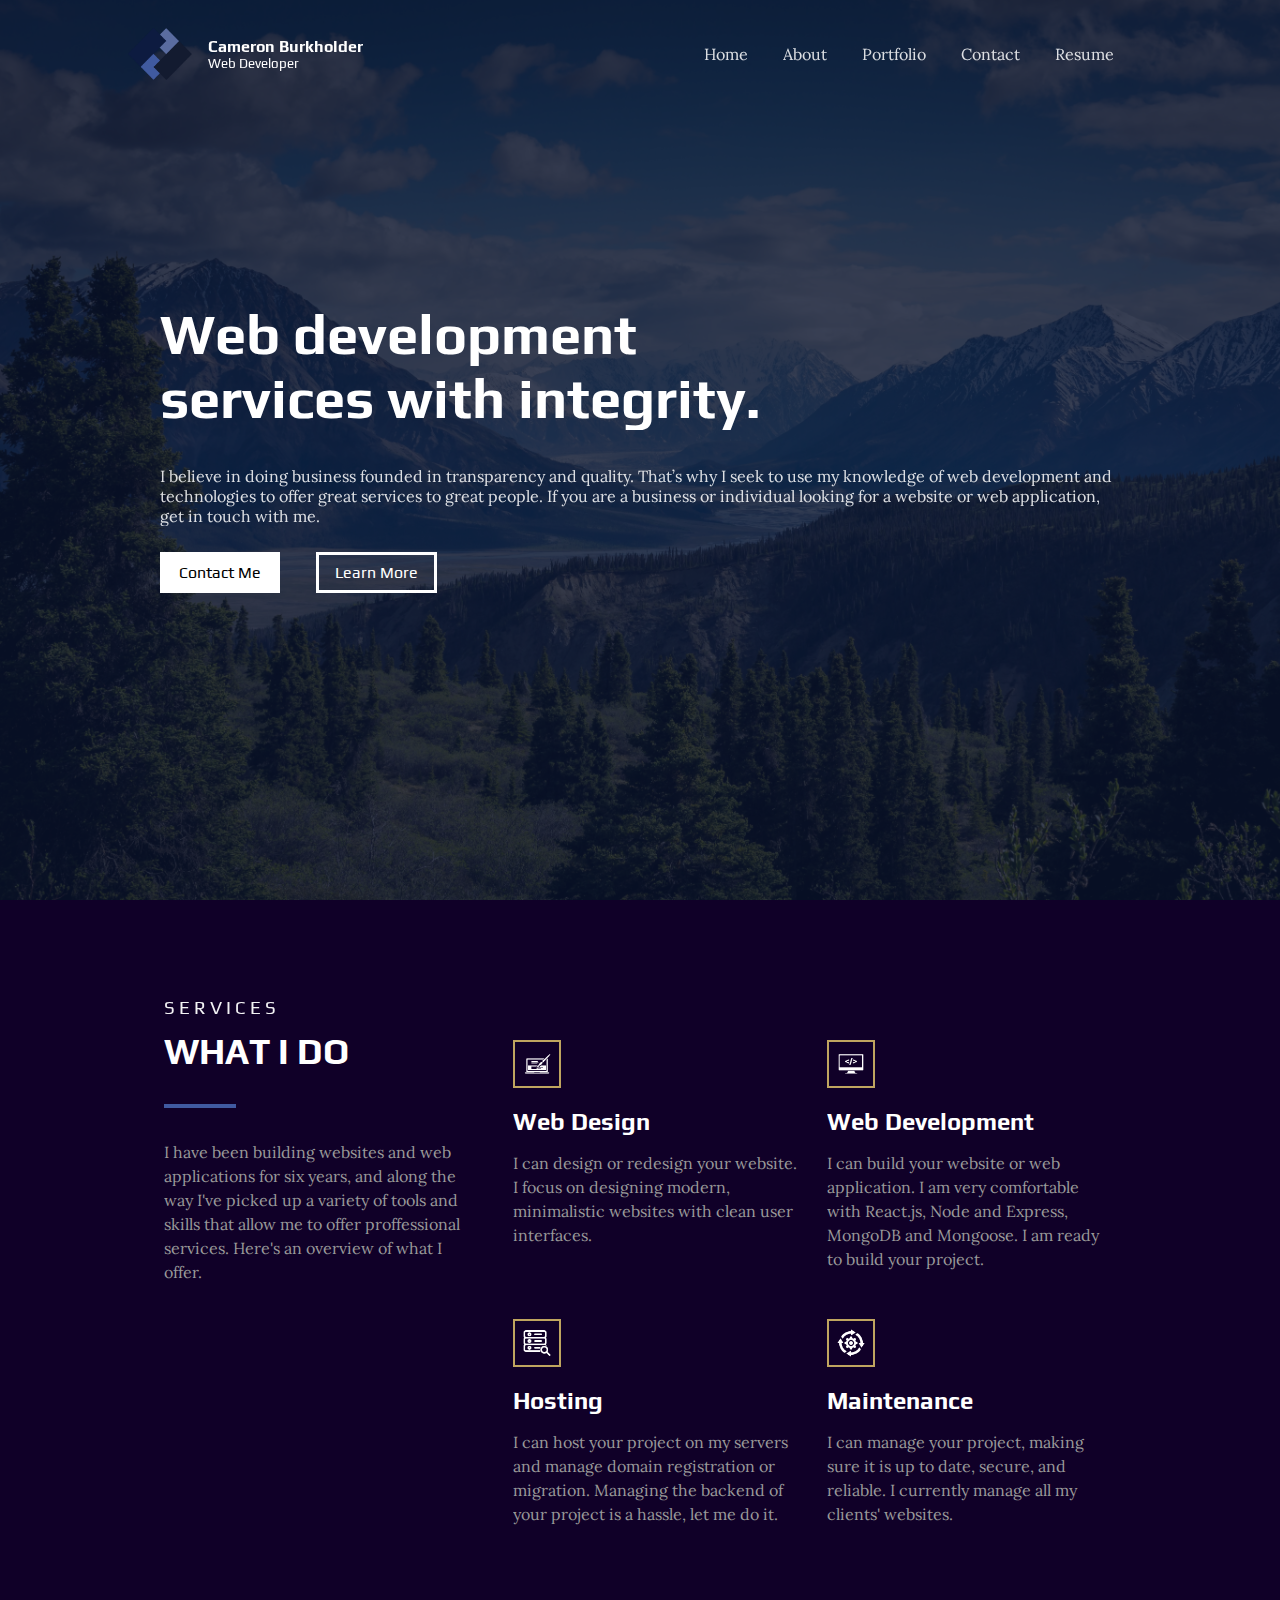
==== index.html @ bfe4895a "09-12-2020 21:33 - Intial commit." ====
<!doctype html>
<html>
  <head>
    <!-- SET META VIEWPORT -->
    <meta name="google-site-verification" content="n-DvirPsrbjd96ORS7ZTDs4CDRODm7tuj0zSEbLerSI" />
    <meta name="viewport" content="width=device-width, initial-scale=1" charset="utf-8">
    <meta name="description" content="I offer a variety of web services. Whether you need hosting, development, or a redesign, I provide a high quality product at a fair price.">
    <meta http-equiv="Cache-control" content="public">

    <!-- FAVICON -->
    <link rel="icon" type="image/png" href="media/logo.png">

    <!-- CSS FILES -->
    <link rel="stylesheet" type="text/css" href="css/style.css"/>

    <!-- FONTS -->
    <link href="https://fonts.googleapis.com/css2?family=Play:wght@400;700&display=swa&family=Lora:wght@400;600;700&display=swap" rel="stylesheet">

    <!-- JAVASCRIPT FILE -->
    <script src="js/index.js"></script>

    <!-- TITLE -->
    <title>Cameron Burkholder | Web Developer</title>

  </head>

  <!-- BODY -->
  <body id="home">
    <!-- NAVIGATION -->
    <nav class="nav">
      <div class="nav-head">
        <img class="nav-image" src="media/logo.png" alt="Logo"/>
        <div class="nav-head-content">
          <h4 class="nav-title">Cameron Burkholder</h5>
          <h5 class="nav-subtitle">Web Developer</h5>
        </div>
      </div>
      <div class="nav-body">
        <ul class="nav-list">
          <li class="nav-item nav-active">
            <a class="nav-link" href="index.html">Home</a>
          </li>
          <li class="nav-item">
            <a class="nav-link" href="about.html">About</a>
          </li>
          <li class="nav-item">
            <a class="nav-link" href="portfolio.html">Portfolio</a>
          </li>
          <li class="nav-item">
            <a class="nav-link" href="contact.html">Contact</a>
          </li>
          <li class="nav-item">
            <a class="nav-link" href="media/Resume.pdf" target="_blank" download>Resume</a>
          </li>
        </ul>
      </div>
    </nav>
    <!-- MAIN -->
    <main class="main">
      <section id="hero">
        <div id="hero-image">
        </div>
        <div id="hero-overlay">
        </div>
        <div id="hero-body">
          <h1 id="hero-title">Web development services with integrity.</h1>
          <p id="hero-description">I believe in doing business founded in transparency and quality. That’s why I seek to use my knowledge of web development and technologies to offer great services to great people. If you are a business or individual looking for a website or web application, get in touch with me.</p>
          <div id="hero-buttons">
            <a class="hero-cta-button cta-button-primary" href="contact.html">Contact Me</a>
            <a class="hero-cta-button" href="portfolio.html">Learn More</a>
          </div>
        </div>
      </section>
      <section id="services">
        <div id="services-head">
          <h3 id="services-subtitle">Services</h3>
          <h2 id="services-title">What I Do</h2>
          <div id="services-divider"></div>
          <p id="services-description">I have been building websites and web applications for six years, and along the way I've picked up a variety of tools and skills that allow me to offer proffessional services. Here's an overview of what I offer.</p>
        </div>
        <div id="services-body">
          <div class="service">
            <img class="service-icon" alt="Service Icon" src="media/Web Design.png"/>
            <h4 class="service-title">Web Design</h4>
            <p class="service-description">I can design or redesign your website. I focus on designing modern, minimalistic websites with clean user interfaces.</p>
          </div>
          <div class="service">
            <img class="service-icon" alt="Service Icon" src="media/Web Development.png"/>
            <h4 class="service-title">Web Development</h4>
            <p class="service-description">I can build your website or web application. I am very comfortable with React.js, Node and Express, MongoDB and Mongoose. I am ready to build your project.</p>
          </div>
          <div class="service">
            <img class="service-icon" alt="Service Icon" src="media/Hosting.png"/>
            <h4 class="service-title">Hosting</h4>
            <p class="service-description">I can host your project on my servers and manage domain registration or migration. Managing the backend of your project is a hassle, let me do it.</p>
          </div>
          <div class="service">
            <img class="service-icon" alt="Service Icon" src="media/Maintenance.png"/>
            <h4 class="service-title">Maintenance</h4>
            <p class="service-description">I can manage your project, making sure it is up to date, secure, and reliable. I currently manage all my clients' websites.</p>
          </div>
        </div>
      </section>
    </main>
    <!-- FOOTER -->
    <footer class="footer">
      <div class="footer-head">

        <div class="footer-social-media">
        </div>
      </div>
      <div class="footer-divider"></div>
      <div class="footer-body">

      </div>
      <div class="footer-tail">
      </div>
    </footer>
  </body>
</html>
---- css/style.css ----
/* RESET */
* {
  padding: 0;
  margin: 0;
  box-sizing: border-box;
  font-family: "Lora";
  overflow-x: hidden;
  z-index: 0;
}
h1, h2, h3, h4, h5, h6 {
  font-family: "Play";
}
::-webkit-scrollbar {
  width: 4px;
  border-radius: 2px;
}
::-webkit-scrollbar-track {
  background: #f1f1f1;
}
::-webkit-scrollbar-thumb {
  background: #888;
}
::-webkit-scrollbar-thumb:hover {
  background: #555;
  width: 8px;
}

/* NAVIGATION */
nav.nav {
  width: 100VW;
  height: 108px;
  display: flex;
  position: fixed;
  top: 0;
  left: 0;
  z-index: 1000;
  transition: all 0.3s ease;
}
nav.nav-scroll {
  height: 56px;
  background-color: white;
  border-bottom: 1px solid rgba(150, 150, 150, 0.3);
  box-shadow: 1px 1px 3px rgba(80, 80, 80, 0.1);
  transition: all 0.3s ease;
}
nav.nav-scroll div.nav-head {
  overflow-y: hidden;
}
nav.nav-scroll div.nav-head-content, nav.nav-scroll a.nav-link {
  color: black;
}
div.nav-head {
  width: 50%;
  display: flex;
  padding: 16px;
  padding-left: 128px;
  align-items: center;
}
div.nav-head-content {
  color: white;
  padding-left: 16px;
}
h5.nav-subtitle {
  font-weight: 300;
}
img.nav-image {
  width: 64px;
  height: auto;
}
div.nav-body {
  width: 50%;
  display: flex;
  align-items: center;
  padding: 0 64px;
}
ul.nav-list {
  list-style-type: none;
  width: 80%;
  display: flex;
  justify-content: space-between;
}
li.nav-item {
  display: inline;
}
a.nav-link {
  text-decoration: none;
  color: white;
  opacity: 0.85;
}
a.nav-link:hover {
  transform: translateY(4px);
}

/* HOME PAGE */
section#hero {
  width: 100VW;
  height: 100VH;
  position: relative;
  display: flex;
  align-items: center;
  justify-content: center;
}
div#hero-image {
  width: 100%;
  height: 100%;
  position: absolute;
  top: 0;
  left: 0;
  background: url("../media/Hero Image.jpg");
  background-size: cover;
  background-attachment: fixed;
}
img#hero-side-image {
  width: 100%;
  height: auto;
  transform: scale(0.6);
  position: absolute;
  top: 0;
  left: 0;
  z-index: 1;
}
div#hero-overlay {
  width: 100%;
  height: 100%;
  position: absolute;
  top: 0;
  left: 0;
  background: #0d1b40;
  opacity: 0.8;
  filter: brightness(0.7);
}
div#hero-body {
  z-index: 2;
  width: 75%;
}
h1#hero-title {
  color: white;
  font-size: 56px;
  max-width: 700px;
  margin-bottom: 36px;
}
p#hero-description {
  color: white;
  max-width: 1000px;
  opacity: 0.85;
  margin-bottom: 12px;
}
div#hero-buttons {
  padding: 24px 0px;
  margin-bottom: -8px;
}
a.hero-cta-button {
  text-decoration: none;
  color: white;
  border: 3px solid white;
  padding: 8px 16px;
  margin-right: 32px;
  font-family: "Play";
  transition: all 0.3s ease;
}
a.hero-cta-button:hover {
  color: black;
  background: white;
}
a.cta-button-primary {
  background: white;
  color: black;
}
a.cta-button-primary:hover {
  color: white;
  background: none;
}

/* SERVICES SECTION */
section#services {
  width: 100VW;
  height: 85VH;
  padding: 96px 164px;
  display: grid;
  grid-template-columns: 1fr 2fr;
  grid-gap: 48px;
  background: #100028;
}
div#services-head {

}
h3#services-subtitle {
  text-transform: uppercase;
  color: white;
  opacity: 0.95;
  font-weight: 300;
  letter-spacing: 4px;
}
h2#services-title {
  text-transform: uppercase;
  color: white;
  font-size: 36px;
  margin: 12px 0;
}
div#services-divider {
  width: 72px;
  height: 4px;
  background-color: #405aa0;
  margin: 32px 0;
}
p#services-description {
  color: #999;
  line-height: 24px;
}
div#services-body {
  display: grid;
  grid-template-columns: repeat(2, 1fr);
  grid-gap: 24px;
  grid-row-gap: 48px;
  align-content: center;
}
div.service {
  overflow: hidden;
}
img.service-icon {
  width: 48px;
  filter: invert();
  border: 2px solid #405aa0;
  padding: 8px;
}
h4.service-title {
  color: white;
  font-size: 24px;
  margin: 16px 0;
}
p.service-description {
  color: #999;
  line-height: 24px;
}

/* PORTFOLIO PAGE */
div#portfolio-overlay {
  width: 100VW;
  height: 100VH;
  position: fixed;
  top: 0;
  left: 0;
  background: rgba(0, 0, 0, 0.7);
  z-index: 1
}
header.header {
  width: 100VW;
  height: 55VH;
  background-image: url("../media/Header Background.jpg");
  background-size: cover;
  position: relative;
  display: flex;
  align-items: center;
  justify-content: center;
}
div.header-overlay {
  width: 100%;
  height: 100%;
  position: absolute;
  top: 0;
  left: 0;
  background: #0d1b40;
  opacity: 0.9;
}
div.header-content {
  text-align: center;
}
h1.header-title {
  font-size: 56px;
  color: white;
}
h6.header-breadcrumbs {
  color: white;
  font-weight: 300;
  font-size: 12px;
}

/* CLIENTS SECTION */
section#clients {
  padding: 64px 128px;;
  display: grid;
  grid-template-columns: repeat(2, 1fr);
  grid-gap: 24px;
  background: white;
}
h2#clients-title {
  grid-column: span 2;
  text-align: center;
  font-size: 36px;
  margin-bottom: 24px;
}
div.client {
  box-shadow: 1px 1px 3px rgba(40, 40, 40, 0.3);
  background: white;
}
div.client-active {
  position: fixed;
  top: 55%;
  left: 50%;
  transform: translate(-50%, -50%);
  z-index: 2;
  width: 90VW;
  height: 80VH;
}
div.client-active div.client-image-container {
  max-height: 400px;
}
div.client-image-container {
  width: 100%;
  max-height: 300px;
  overflow-y: scroll;
}
img.client-image {
  width: 100%;
}
img.client-image:hover {
  cursor: pointer;
}
h3.client-title {
  margin: 16px;
  text-align: center;
}
p.client-stack {
  font-size: 12px;
  margin: 0 8px;
  opacity: 0.7;
  text-align: center;
  font-weight: 300;
}
p.client-description {
  margin: 16px;
  opacity: 0.9;
}
blockquote.client-testimonial {
  border-left: 3px solid rgba(60, 60, 60, 0.7);
  padding: 16px;
  background: rgba(230, 230, 230, 0.5);
  display: block;
  margin: 16px 48px;
  opacity: 0.7;
}
p.client-testimonial-author {
  margin-bottom: 16px;
  margin-right: 16px;
  opacity: 0.7;
  text-align: right;
}
a.client-link {
  display: block;
  text-align: center;
  text-decoration: none;
  margin-bottom: 16px;
}

/* PORTFOLIO SECTION */
section#portfolio {
  padding: 64px 128px;;
  display: grid;
  grid-template-columns: repeat(3, 1fr);
  grid-gap: 24px;
  background: rgb(230, 230, 230);
}
h2#portfolio-title {
  grid-column: span 3;
  text-align: center;
  font-size: 36px;
}
div.portfolio-item {
  height: auto;
  overflow-y: hidden;
  background: white;
  border-radius: 2px;
  box-shadow: 2px 2px 5px rgba(80, 80, 80, 0.2);
  transition: all 0.3s ease;
}
div.portfolio-item:hover {
  transition: all 0.3s ease;
  transform: scale(1.05);
}
img.portfolio-image {
  width: 100%;
  height: auto;
}
h3.portfolio-item-title {
  text-align: center;
  margin-top: 16px;
}
p.portfolio-item-stack {
  font-size: 12px;
  margin: 0 8px;
  opacity: 0.7;
  text-align: center;
  font-weight: 300;
}
p.portfolio-item-description {
  margin: 16px;
  opacity: 0.9;
}
a.portfolio-item-link {
  display: block;
  margin: 16px auto;
  text-decoration: none;
  text-align: center;
}

/* CERTIFICATIONS SECTION */
section#certifications {
  padding: 64px 128px;;
  display: grid;
  grid-template-columns: repeat(3, 1fr);
  grid-gap: 24px;
  background: white;
}
h2#certifications-title {
  grid-column: span 3;
  text-align: center;
  font-size: 36px;
  margin-bottom: 24px;
}
h3#certifications-subtitle {
  grid-column: span 3;
  text-align: center;
}
img.certification-image {
  width: 100%;
}

/* CONTACT PAGE */
body#contact header.header {
  background-image: url("../media/Contact Header Background.jpg");
}
body#contact div.header-overlay {
  background: #405aa0;
}
div.contact {
  width: 100%;
  min-height: 40VH;
  padding: 128px;
}
h2#contact-title {
  margin: 16px 0;
}
img.contact-icon {
  width: 24px;
}
a.contact-method {
  display: inline-block;
  font-size: 16pt;
  text-decoration: none;
  color: #405aa0;
  margin-left: 8px;
}
p.contact-description {
  opacity: 0.8;
  margin-top: 16px;
}
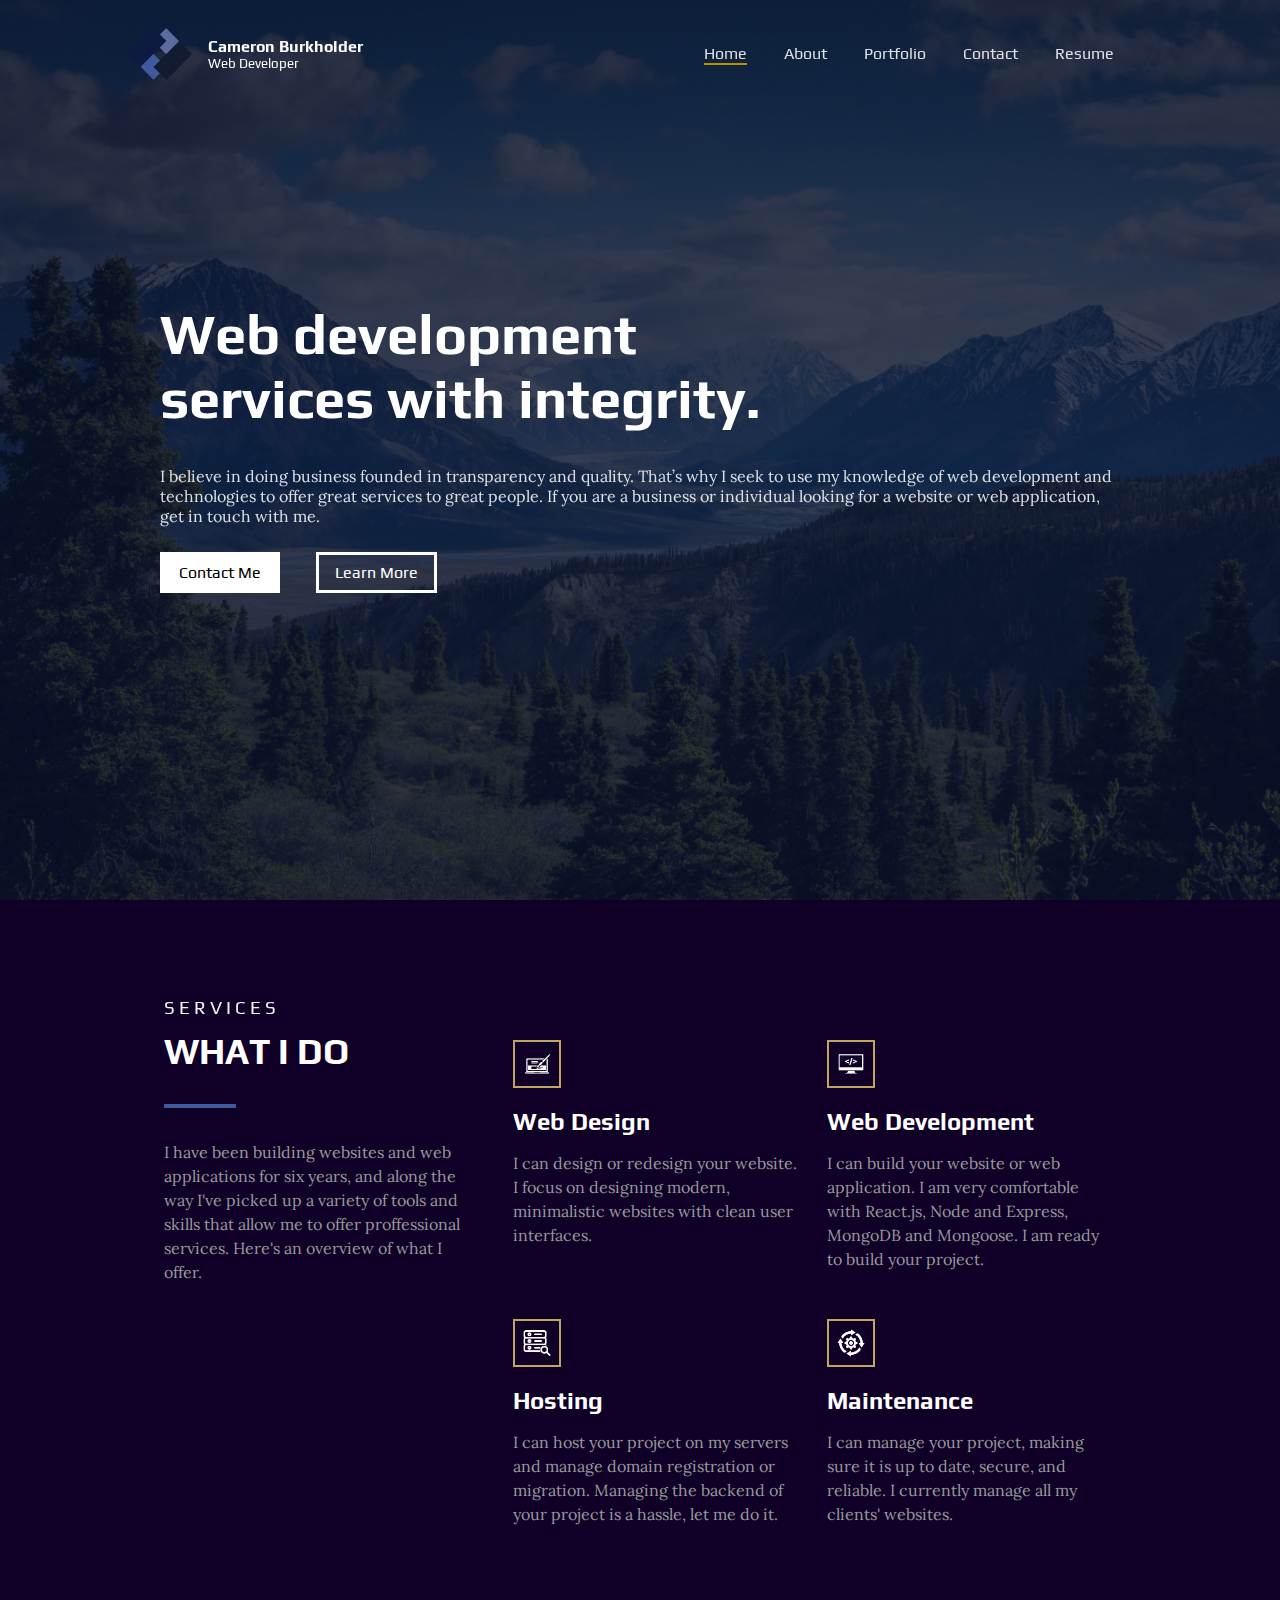
==== commit 79be6bf0: "09-13-2020 03:35 - Add about page, start to add footer." ====
--- a/index.html
+++ b/index.html
@@ -31,7 +31,7 @@
       <div class="nav-head">
         <img class="nav-image" src="media/logo.png" alt="Logo"/>
         <div class="nav-head-content">
-          <h4 class="nav-title">Cameron Burkholder</h5>
+          <h4 class="nav-title">Cameron Burkholder</h4>
           <h5 class="nav-subtitle">Web Developer</h5>
         </div>
       </div>
--- a/css/style.css
+++ b/css/style.css
@@ -4,8 +4,10 @@
   margin: 0;
   box-sizing: border-box;
   font-family: "Lora";
+  z-index: 0;
+}
+body {
   overflow-x: hidden;
-  z-index: 0;
 }
 h1, h2, h3, h4, h5, h6 {
   font-family: "Play";
@@ -84,11 +86,56 @@
 }
 a.nav-link {
   text-decoration: none;
+  font-family: "Play";
   color: white;
   opacity: 0.85;
 }
 a.nav-link:hover {
-  transform: translateY(4px);
+  opacity: 1.0;
+  border-bottom: 2px solid #405aa0;
+}
+li.nav-active {
+  border-bottom: 2px solid #BF8B00;
+}
+
+/* FOOTER */
+footer.footer {
+  height: 40VH;
+  width: 100VW;
+  padding: 32px 128px;
+  background: #0d1b40;
+  display: flex;
+  flex-direction: column;
+  align-items: center;
+}
+div.footer-head {
+
+}
+h4.footer-title {
+  text-align: center;
+  opacity: 0.9;
+  color: white;
+}
+div.footer-social-media {
+  display: flex;
+  align-items: center;
+  justify-content: space-between;
+}
+a.footer-social img.footer-social {
+  width: 32px;
+}
+div.footer-tail {
+  display: flex;
+  align-items: center;
+  justify-content: center;
+  margin: auto;
+}
+a.footer-tail-link, p.footer-tail-item {
+  color: #AAA;
+  text-decoration: none;
+  margin: 0 16px;
+  font-family: "Play";
+  opacity: 0.5;
 }
 
 /* HOME PAGE */
@@ -454,3 +501,112 @@
   opacity: 0.8;
   margin-top: 16px;
 }
+
+/* ABOUT PAGE */
+body#about header.header {
+  background-image: url("../media/About Header Background.jpg");
+}
+body#about div.header-overlay {
+  background: #0d1b40;
+}
+section#about {
+  display: grid;
+  grid-template-columns: 2fr 1fr;
+  grid-gap: 32px;
+  align-items: center;
+  padding: 64px 256px;;
+  background: white;
+}
+div#text {
+  display: block;
+  height: 100%;
+  overflow-y: visible;
+}
+h2#about-title {
+  font-size: 32px;
+  margin-bottom: 32px;
+}
+p#about-body {
+  font-size: 16px;
+  opacity: 0.75;
+}
+img#about-image {
+  width: 100%;
+  max-width: 300px;
+  border-radius: 100%;
+  display: block;
+  margin: auto;
+}
+a#about-resume-button {
+  display: block;
+  max-width: 196px;
+  text-align: center;
+  color: white;
+  background: #0d1b40;
+  padding: 16px 32px;
+  margin-top: 48px;
+  text-decoration: none;
+  transition: all 0.3s ease;
+}
+a#about-resume-button:hover {
+  cursor: pointer;
+  color: black;
+  background: white;
+  box-shadow: 1px 1px 3px rgba(40, 40, 40, 0.5);
+  transition: all 0.3s ease;
+}
+section#college {
+  height: 90VH;
+  width: 100VW;
+  background: url("../media/Liberty University.jpg");
+  background-size: cover;
+  background-position: center;
+  background-attachment: fixed;
+  display: flex;
+  align-items: center;
+  justify-content: center;
+  position: relative;
+  z-index: 0;
+}
+div#college-overlay {
+  width: 100%;
+  height: 100%;
+  position: absolute;
+  top: 0;
+  left: 0;
+  background: rgba(0, 0, 0, 0.7);
+  z-index: 1;
+}
+div#college-content {
+  z-index: 2;
+  width: 80VW;
+}
+h2#college-title {
+  color: white;
+  font-size: 48pt;
+  margin-bottom: 10VH;
+  text-shadow: 3px 3px 8px rgba(40, 40, 40, 0.7);
+}
+h3#college-major, h3#college-cognate, h3#college-gpa {
+  color: white;
+  text-align: right;
+  font-size: 32pt;
+  opacity: 0.8;
+  text-shadow: 2px 2px 5px rgba(40, 40, 40, 0.7);
+}
+span.highlight {
+  color: #BF8B00;
+  opacity: 1.0;
+}
+section#story {
+  padding: 64px 256px;;
+  background: white;
+}
+h2#story-title {
+  font-size: 32px;
+  margin-bottom: 32px;
+}
+p#story-body {
+  font-size: 16px;
+  opacity: 0.75;
+}
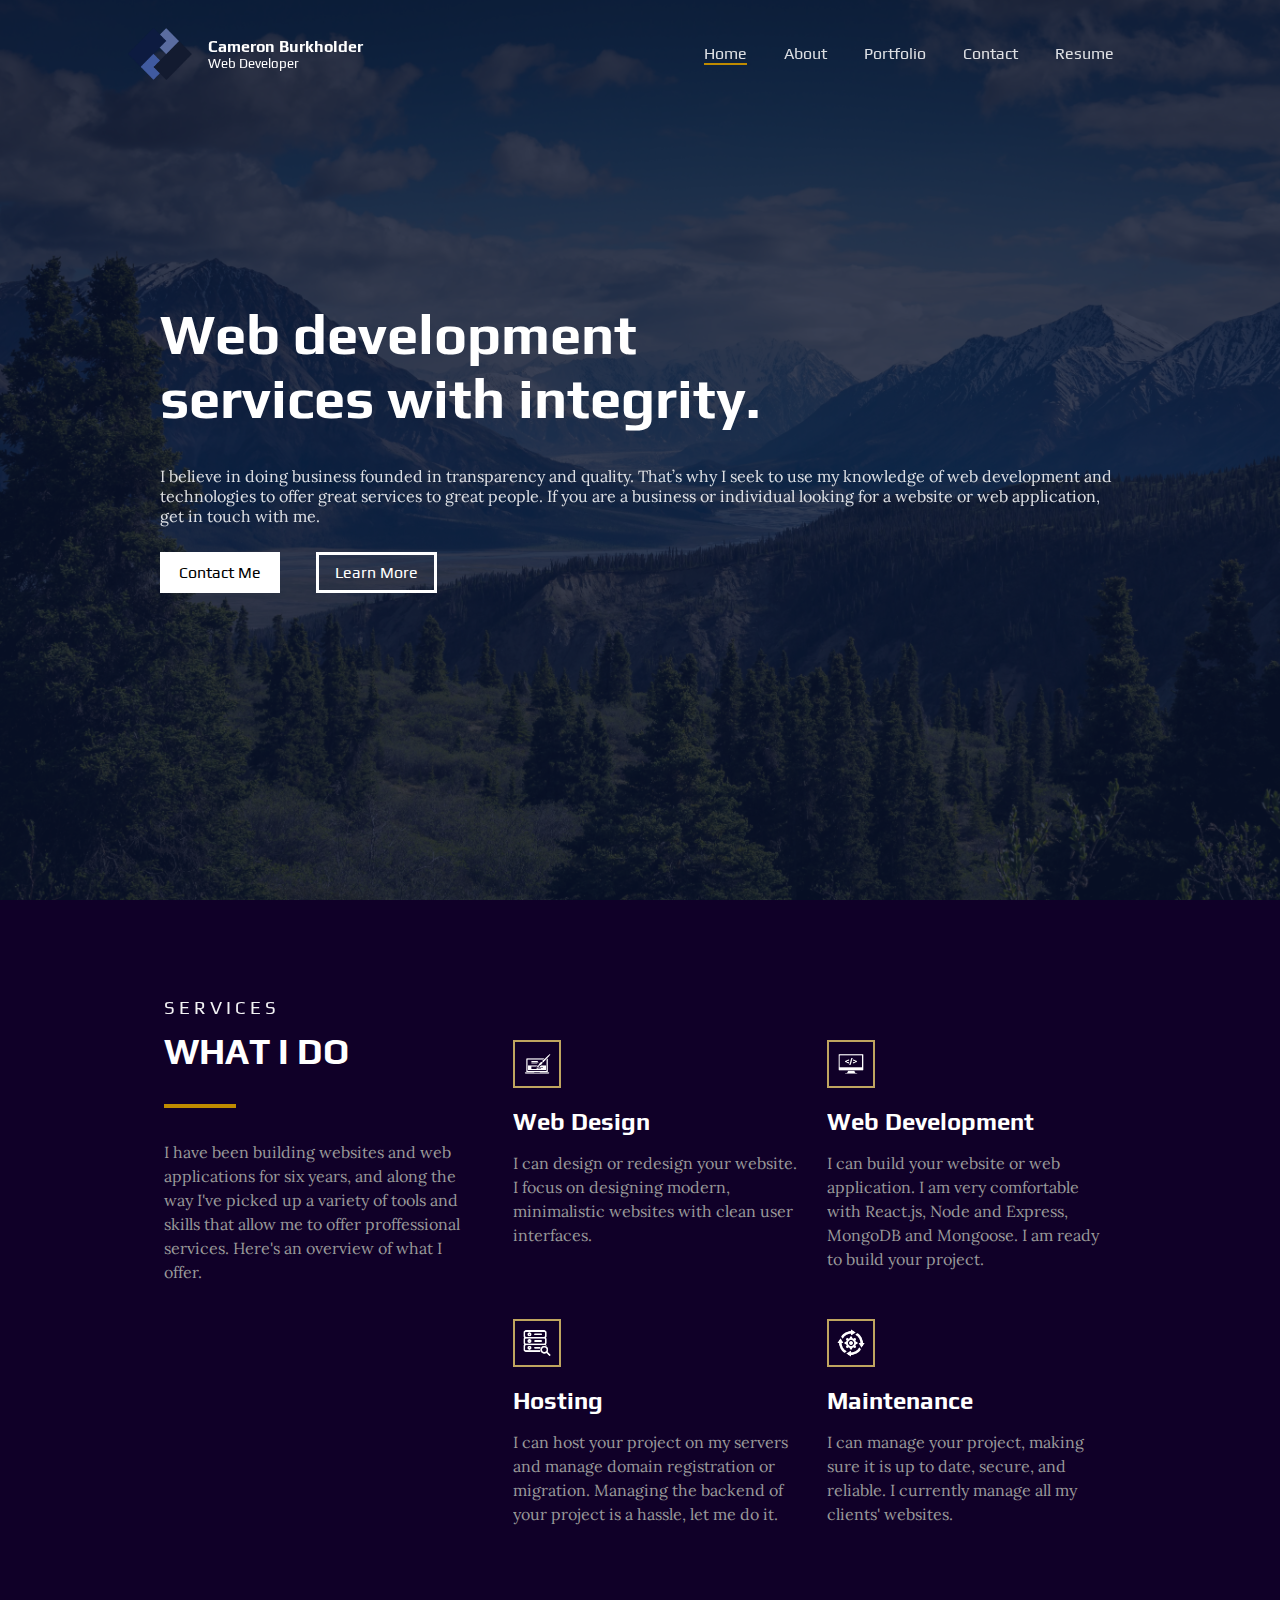
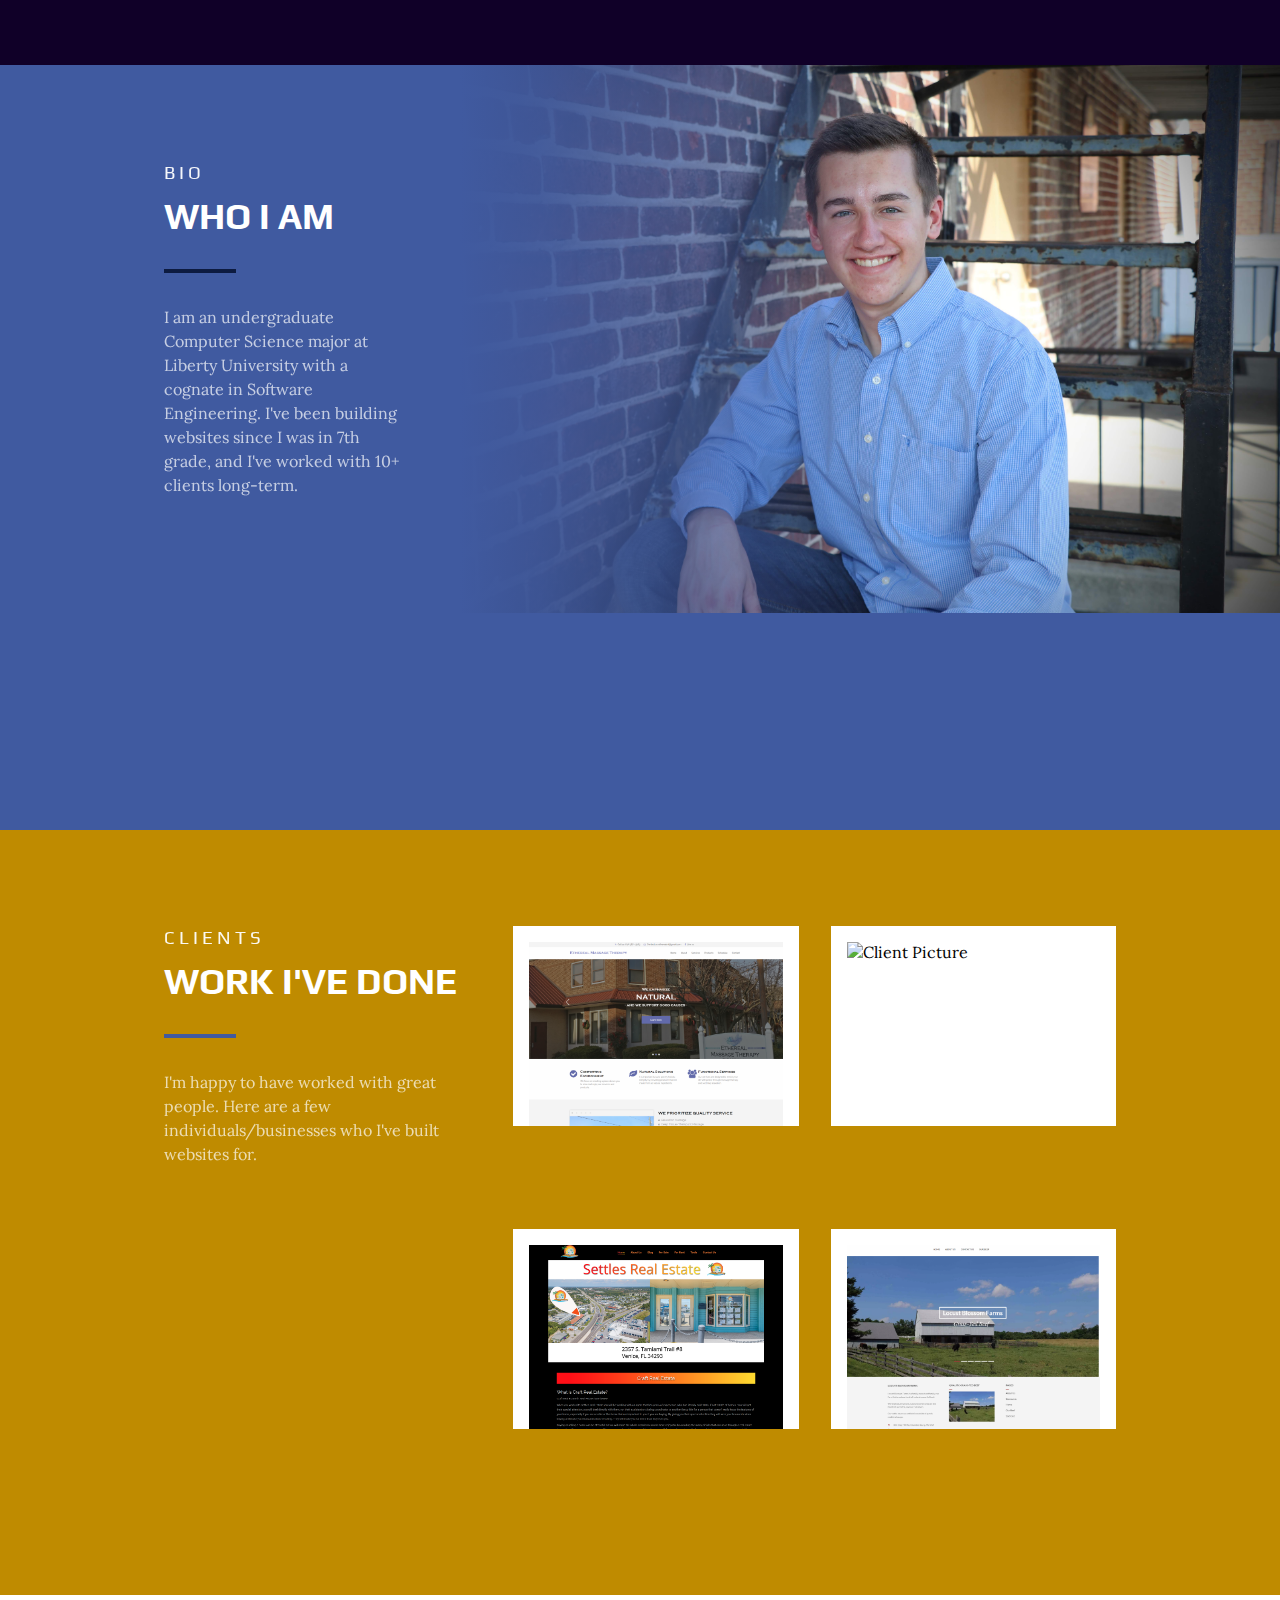
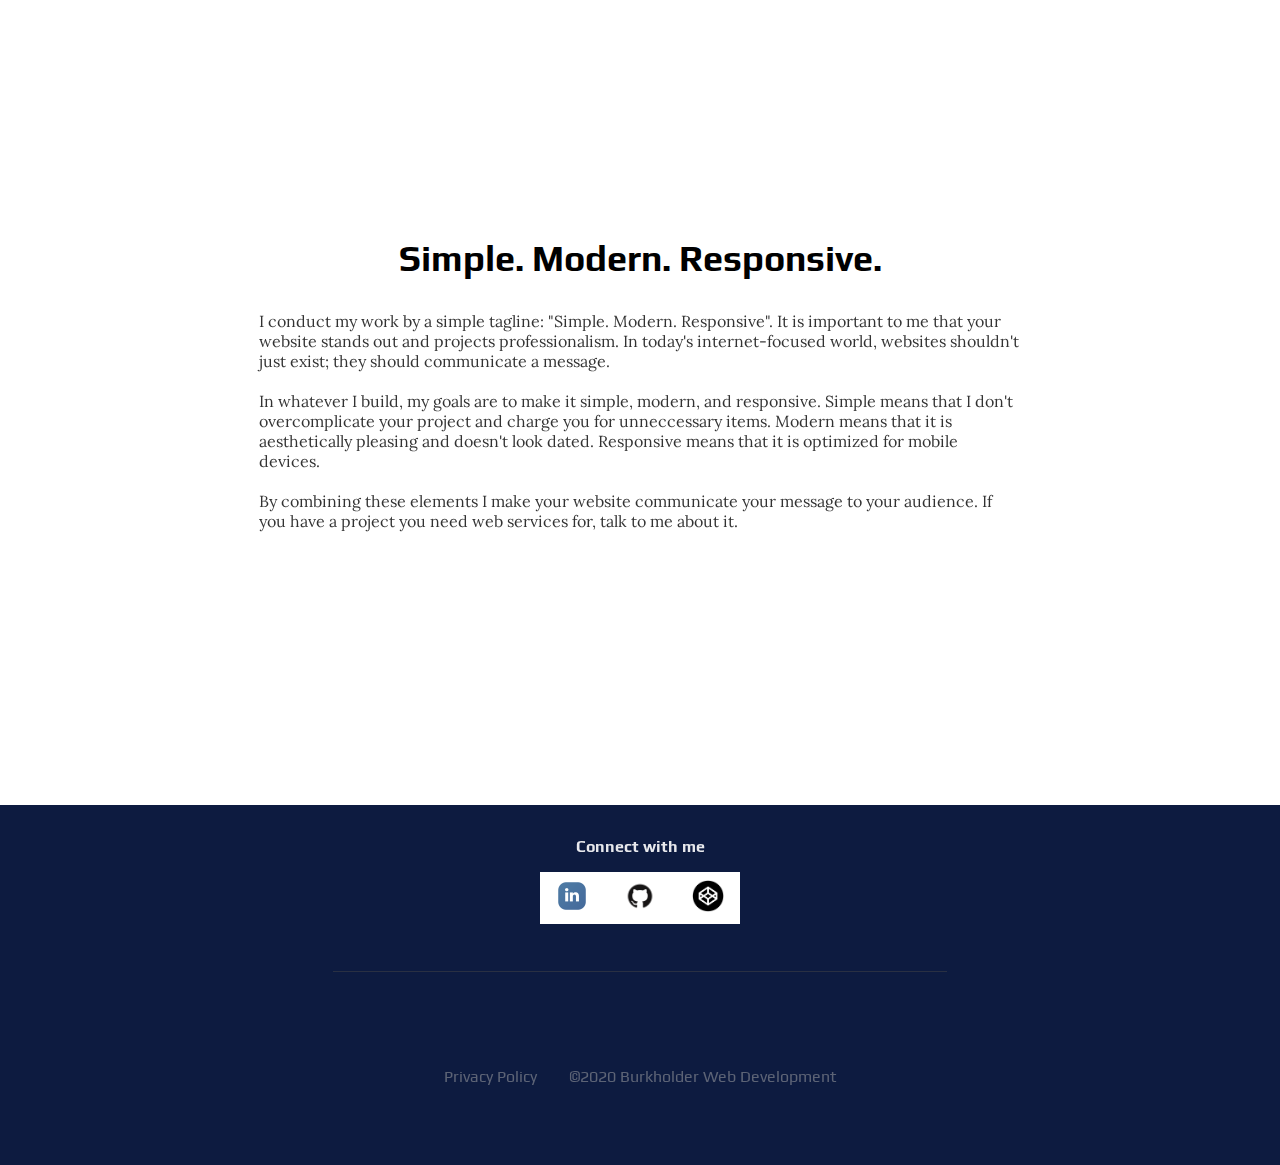
==== commit c8e29135: "09-13-2020 19:38 - Add navigation and mobile styles." ====
--- a/index.html
+++ b/index.html
@@ -101,19 +101,75 @@
           </div>
         </div>
       </section>
+      <section id="bio">
+        <div id="bio-head">
+          <h3 id="bio-subtitle">Bio</h3>
+          <h2 id="bio-title">Who I Am</h2>
+          <div id="bio-divider"></div>
+          <p id="bio-description">
+            I am an undergraduate Computer Science major at Liberty University with a cognate in Software Engineering. I've been building websites since I was in 7th grade, and I've worked with 10+ clients long-term.
+          </p>
+        </div>
+        <div id="bio-body">
+          <div id="bio-overlay"></div>
+          <img id="bio-image" alt="Bio Image" src="media/Bio Image.jpg"/>
+        </div>
+      </section>
+      <section id="work">
+        <div id="work-head">
+          <h3 id="work-subtitle">Clients</h3>
+          <h2 id="work-title">Work I've Done</h2>
+          <div id="work-divider"></div>
+          <p id="work-description">
+            I'm happy to have worked with great people. Here are a few individuals/businesses who I've built websites for.
+          </p>
+        </div>
+        <div id="work-body">
+          <div class="work">
+            <img class="work-image" alt="Client Picture" src="media/Ethereal MT.png"/>
+          </div>
+          <div class="work">
+            <img class="work-image" alt="Client Picture" src="media/NuVogue Studio.png"/>
+          </div>
+          <div class="work">
+            <img class="work-image" alt="Client Picture" src="media/Settles Real Estate.png"/>
+          </div>
+          <div class="work">
+            <img class="work-image" alt="Client Picture" src="media/Locust Blossom Farms.png"/>
+          </div>
+        </div>
+      </section>
+      <section id="call-to-action">
+        <h2 id="cta-title">Simple. Modern. Responsive.</h2>
+        <p id="cta-subtitle">
+          I conduct my work by a simple tagline: "Simple. Modern. Responsive". It is important to me that your website stands out and projects professionalism. In today's internet-focused world, websites shouldn't just exist; they should communicate a message.
+          <br/><br/>
+          In whatever I build, my goals are to make it simple, modern, and responsive. Simple means that I don't overcomplicate your project and charge you for unneccessary items. Modern means that it is aesthetically pleasing and doesn't look dated. Responsive means that it is optimized for mobile devices.
+          <br/><br/>
+          By combining these elements I make your website communicate your message to your audience. If you have a project you need web services for, talk to me about it.
+        </p>
+      </section>
     </main>
     <!-- FOOTER -->
     <footer class="footer">
       <div class="footer-head">
-
+        <h4 class="footer-title">Connect with me</h4>
         <div class="footer-social-media">
+          <a class="footer-social" href="https://www.linkedin.com/in/cameron-burkholder-6b6544107" target="_blank">
+            <img class="footer-social" alt="Social Media Icon" src="media/LinkedIn.png"/>
+          </a>
+          <a class="footer-social" href="https://github.com/Cameron-Burkholder" target="_blank">
+            <img class="footer-social" alt="Social Media Icon" src="media/GitHub.png"/>
+          </a>
+          <a class="footer-social" href="https://codepen.io/CameronBurkholder/" target="_blank">
+            <img class="footer-social" alt="Social Media Icon" src="media/CodePen.png"/>
+          </a>
         </div>
       </div>
       <div class="footer-divider"></div>
-      <div class="footer-body">
-
-      </div>
       <div class="footer-tail">
+        <a class="footer-tail-link" href="privacy-policy.html">Privacy Policy</a>
+        <p class="footer-tail-item">&copy;2020 Burkholder Web Development</p>
       </div>
     </footer>
   </body>
--- a/css/style.css
+++ b/css/style.css
@@ -97,6 +97,9 @@
 li.nav-active {
   border-bottom: 2px solid #BF8B00;
 }
+a#toggle-nav {
+  display: none;
+}
 
 /* FOOTER */
 footer.footer {
@@ -120,9 +123,20 @@
   display: flex;
   align-items: center;
   justify-content: space-between;
+  margin-top: 16px;
+  padding: 8px 16px;
+  background: white;
+  width: 200px;
 }
 a.footer-social img.footer-social {
   width: 32px;
+}
+div.footer-divider {
+  height: 1px;
+  width: 60%;
+  display: block;
+  margin: auto;
+  background: rgb(70, 70, 70, 0.5);
 }
 div.footer-tail {
   display: flex;
@@ -221,7 +235,7 @@
 /* SERVICES SECTION */
 section#services {
   width: 100VW;
-  height: 85VH;
+  min-height: 85VH;
   padding: 96px 164px;
   display: grid;
   grid-template-columns: 1fr 2fr;
@@ -247,7 +261,7 @@
 div#services-divider {
   width: 72px;
   height: 4px;
-  background-color: #405aa0;
+  background-color: #BF8B00;
   margin: 32px 0;
 }
 p#services-description {
@@ -278,6 +292,146 @@
 p.service-description {
   color: #999;
   line-height: 24px;
+}
+
+/* BIO SECTION */
+section#bio {
+  width: 100VW;
+  min-height: 85VH;
+  display: grid;
+  grid-template-columns: 1fr 2fr;
+  grid-gap: 48px;
+  background: #405aa0;
+}
+div#bio-head {
+  padding: 96px 0 0 164px;
+}
+h3#bio-subtitle {
+  text-transform: uppercase;
+  color: white;
+  opacity: 0.95;
+  font-weight: 300;
+  letter-spacing: 4px;
+}
+h2#bio-title {
+  text-transform: uppercase;
+  color: white;
+  font-size: 36px;
+  margin: 12px 0;
+}
+div#bio-divider {
+  width: 72px;
+  height: 4px;
+  background-color: #0d1b40;
+  margin: 32px 0;
+}
+p#bio-description {
+  color: white;
+  line-height: 24px;
+  opacity: 0.7;
+}
+div#bio-body {
+  overflow-y: hidden;
+  position: relative;
+}
+div#bio-overlay {
+  position: absolute;
+  top: 0;
+  left: 0;
+  width: 100%;
+  height: 100%;
+  background: rgba(64,90,160,1);
+  background: -moz-linear-gradient(left, rgba(64,90,160,1) 0%, rgba(64,90,160,0.9) 10%, rgba(64,90,160,0.59) 30%, rgba(64,90,160,0.56) 32%, rgba(64,90,160,0) 52%, rgba(64,90,160,0) 100%);
+  background: -webkit-gradient(left top, right top, color-stop(0%, rgba(64,90,160,1)), color-stop(10%, rgba(64,90,160,0.9)), color-stop(30%, rgba(64,90,160,0.59)), color-stop(32%, rgba(64,90,160,0.56)), color-stop(52%, rgba(64,90,160,0)), color-stop(100%, rgba(64,90,160,0)));
+  background: -webkit-linear-gradient(left, rgba(64,90,160,1) 0%, rgba(64,90,160,0.9) 10%, rgba(64,90,160,0.59) 30%, rgba(64,90,160,0.56) 32%, rgba(64,90,160,0) 52%, rgba(64,90,160,0) 100%);
+  background: -o-linear-gradient(left, rgba(64,90,160,1) 0%, rgba(64,90,160,0.9) 10%, rgba(64,90,160,0.59) 30%, rgba(64,90,160,0.56) 32%, rgba(64,90,160,0) 52%, rgba(64,90,160,0) 100%);
+  background: -ms-linear-gradient(left, rgba(64,90,160,1) 0%, rgba(64,90,160,0.9) 10%, rgba(64,90,160,0.59) 30%, rgba(64,90,160,0.56) 32%, rgba(64,90,160,0) 52%, rgba(64,90,160,0) 100%);
+  background: linear-gradient(to right, rgba(64,90,160,1) 0%, rgba(64,90,160,0.9) 10%, rgba(64,90,160,0.59) 30%, rgba(64,90,160,0.56) 32%, rgba(64,90,160,0) 52%, rgba(64,90,160,0) 100%);
+  filter: progid:DXImageTransform.Microsoft.gradient( startColorstr='#405aa0', endColorstr='#405aa0', GradientType=1 );
+}
+img#bio-image {
+  width: 100%;
+  z-index: 1;
+}
+
+/* WORK SECTION */
+section#work {
+  width: 100VW;
+  min-height: 85VH;
+  display: grid;
+  grid-template-columns: 1fr 2fr;
+  padding: 96px 164px;
+  grid-gap: 48px;
+  background: #BF8B00;
+}
+div#work-head {
+}
+h3#work-subtitle {
+  text-transform: uppercase;
+  color: white;
+  opacity: 0.95;
+  font-weight: 300;
+  letter-spacing: 4px;
+}
+h2#work-title {
+  text-transform: uppercase;
+  color: white;
+  font-size: 36px;
+  margin: 12px 0;
+}
+div#work-divider {
+  width: 72px;
+  height: 4px;
+  background-color: #405aa0;
+  margin: 32px 0;
+}
+p#work-description {
+  color: white;
+  line-height: 24px;
+  opacity: 0.7;
+}
+div#work-body {
+  display: grid;
+  grid-template-columns: repeat(2, 1fr);
+  grid-gap: 32px;
+}
+div.work {
+  width: 100%;
+  display: block;
+  max-height: 200px;
+  overflow-y: scroll;
+  background: white;
+  padding: 16px;
+  transition: all 0.3s ease;
+}
+div.work:hover {
+  box-shadow: 2px 2px 8px rgba(50, 50, 50, 0.5);
+  transition: all 0.3s ease;
+}
+img.work-image {
+  width: 100%;
+}
+
+/* CALL-TO-ACTION SECTION */
+section#call-to-action {
+  min-height: 90VH;
+  width: 100VW;
+  padding: 96px 164px;
+  background: white;
+  display: flex;
+  align-items: center;
+  justify-content: center;
+  flex-direction: column;
+}
+h2#cta-title {
+  font-size: 36px;
+  text-align: center;
+}
+p#cta-subtitle {
+  max-width: 80%;
+  opacity: 0.8;
+  display: block;
+  margin: 32px auto;
 }
 
 /* PORTFOLIO PAGE */
@@ -610,3 +764,231 @@
   font-size: 16px;
   opacity: 0.75;
 }
+
+/* PRIVACY POLICY PAGE */
+div#privacy {
+  width: 100%;
+  min-height: 40VH;
+  padding: 128px;
+}
+h2#privacy-title {
+  margin: 16px 0;
+}
+p.privacy-text {
+  opacity: 0.8;
+  margin-top: 16px;
+}
+
+
+/* LAPTOP/TABLET */
+@media screen and (max-width: 1200px) and (min-width: 701px) {
+  * {
+    overflow-x: hidden;
+  }
+  h5.nav-subtitle {
+    display: none;
+  }
+  div.nav-body {
+    padding: 0 8px;
+    width: 100%;
+  }
+  a.nav-link {
+    font-size: 18pt;
+  }
+  p#hero-description {
+    font-size: 18pt;
+  }
+  a.hero-cta-button {
+    font-size: 22pt;
+  }
+
+  section#services {
+    grid-template-columns: 1fr;
+    height: auto;
+    min-height: 85VH;
+  }
+
+  section#bio {
+    grid-template-columns: 1fr;
+    padding: 0;
+  }
+  div#bio-head {
+    padding: 96px 164px;
+  }
+  div#bio-overlay {
+    display: none;
+  }
+  img#bio-image {
+    display: block;
+    margin: auto;
+    max-width: 800px;
+    margin-bottom: 96px;
+  }
+
+  section#work {
+    grid-template-columns: 1fr;
+  }
+
+  section#about {
+    grid-template-columns: 1fr;
+  }
+
+}
+
+/* PHONE */
+@media screen and (max-width: 700px) {
+  nav.nav {
+    display: block;
+  }
+  nav.nav-scroll {
+    height: 64px;
+  }
+  img.nav-image {
+    z-index: 3;
+  }
+  div.nav-head {
+    width: 100%;
+    padding: 8px;
+    display: grid;
+    grid-template-columns: 64px 1fr;
+  }
+  div.nav-body {
+    position: fixed;
+    top: 0;
+    left: 100VW;
+    width: 100VW;
+    height: 100VH;
+    background: white;
+    display: flex;
+    align-items: center;
+    justify-content: center;
+    transition: all 0.3s ease;
+  }
+  div.nav-body.nav-active {
+    left: 0;
+    transition: all 0.3s ease;
+  }
+  ul.nav-list {
+    display: flex;
+    flex-direction: column;
+  }
+  li.nav-item {
+    display: inline;
+    font-size: 14pt;
+    margin-top: 16px;
+    width: auto;
+    text-align: center;
+    padding: 8px;
+  }
+  a.nav-link {
+    color: black;
+  }
+  div.nav-body.nav-active {
+
+  }
+  h5.nav-subtitle {
+    font-size: 12pt;
+  }
+
+  h1#hero-title {
+    font-size: 24pt;
+  }
+  div#hero-buttons {
+    width: 100%;
+    display: flex;
+    flex-direction: column;
+  }
+  a.hero-cta-button {
+    font-size: 10pt;
+    margin: 8px 0;
+    width: 100%;
+    text-align: center;
+  }
+
+  section#services {
+    grid-template-columns: 1fr;
+    padding: 32px 48px;
+  }
+  div#services-body {
+    grid-template-columns: 1fr;
+  }
+
+  section#bio {
+    grid-template-columns: 1fr;
+  }
+  div#bio-head {
+    padding: 32px 48px;
+  }
+  div#bio-overlay {
+    display: none;
+  }
+  img#bio-image {
+    width: 300px;
+    display: block;
+    margin: auto;
+    margin-bottom: 32px;
+  }
+
+  section#work {
+    grid-template-columns: 1fr;
+    padding: 32px 48px;
+  }
+  div#work-body {
+    grid-template-columns: 1fr;
+  }
+
+  section#call-to-action {
+    padding: 32px 48px;
+  }
+
+  section#about {
+    grid-template-columns: 1fr;
+    padding: 32px 48px;
+  }
+
+  section#college {
+    height: auto;
+    min-height: 100VH;
+  }
+  h2#college-title {
+    font-size: 44pt;
+  }
+
+  section#story {
+    grid-template-columns: 1fr;
+    padding: 32px 48px;
+  }
+
+  section#clients {
+    padding: 32px 48px;
+    grid-template-columns: 1fr;
+  }
+  h2#clients-title {
+    grid-column: span 1;
+  }
+  div.client-active {
+    overflow: scroll;
+  }
+
+  section#portfolio, section#certifications {
+    grid-template-columns: 1fr;
+    padding: 32px 48px;
+  }
+  h2#portfolio-title, h2#certifications-title, h3#certifications-subtitle {
+    grid-column: span 1;
+  }
+
+  div.contact {
+    padding: 32px 48px;
+  }
+  a.contact-method {
+    font-size: 12pt;
+  }
+
+  footer.footer {
+    padding: 32px 16px;
+  }
+  div.footer-tail {
+    flex-direction: column;
+  }
+}
